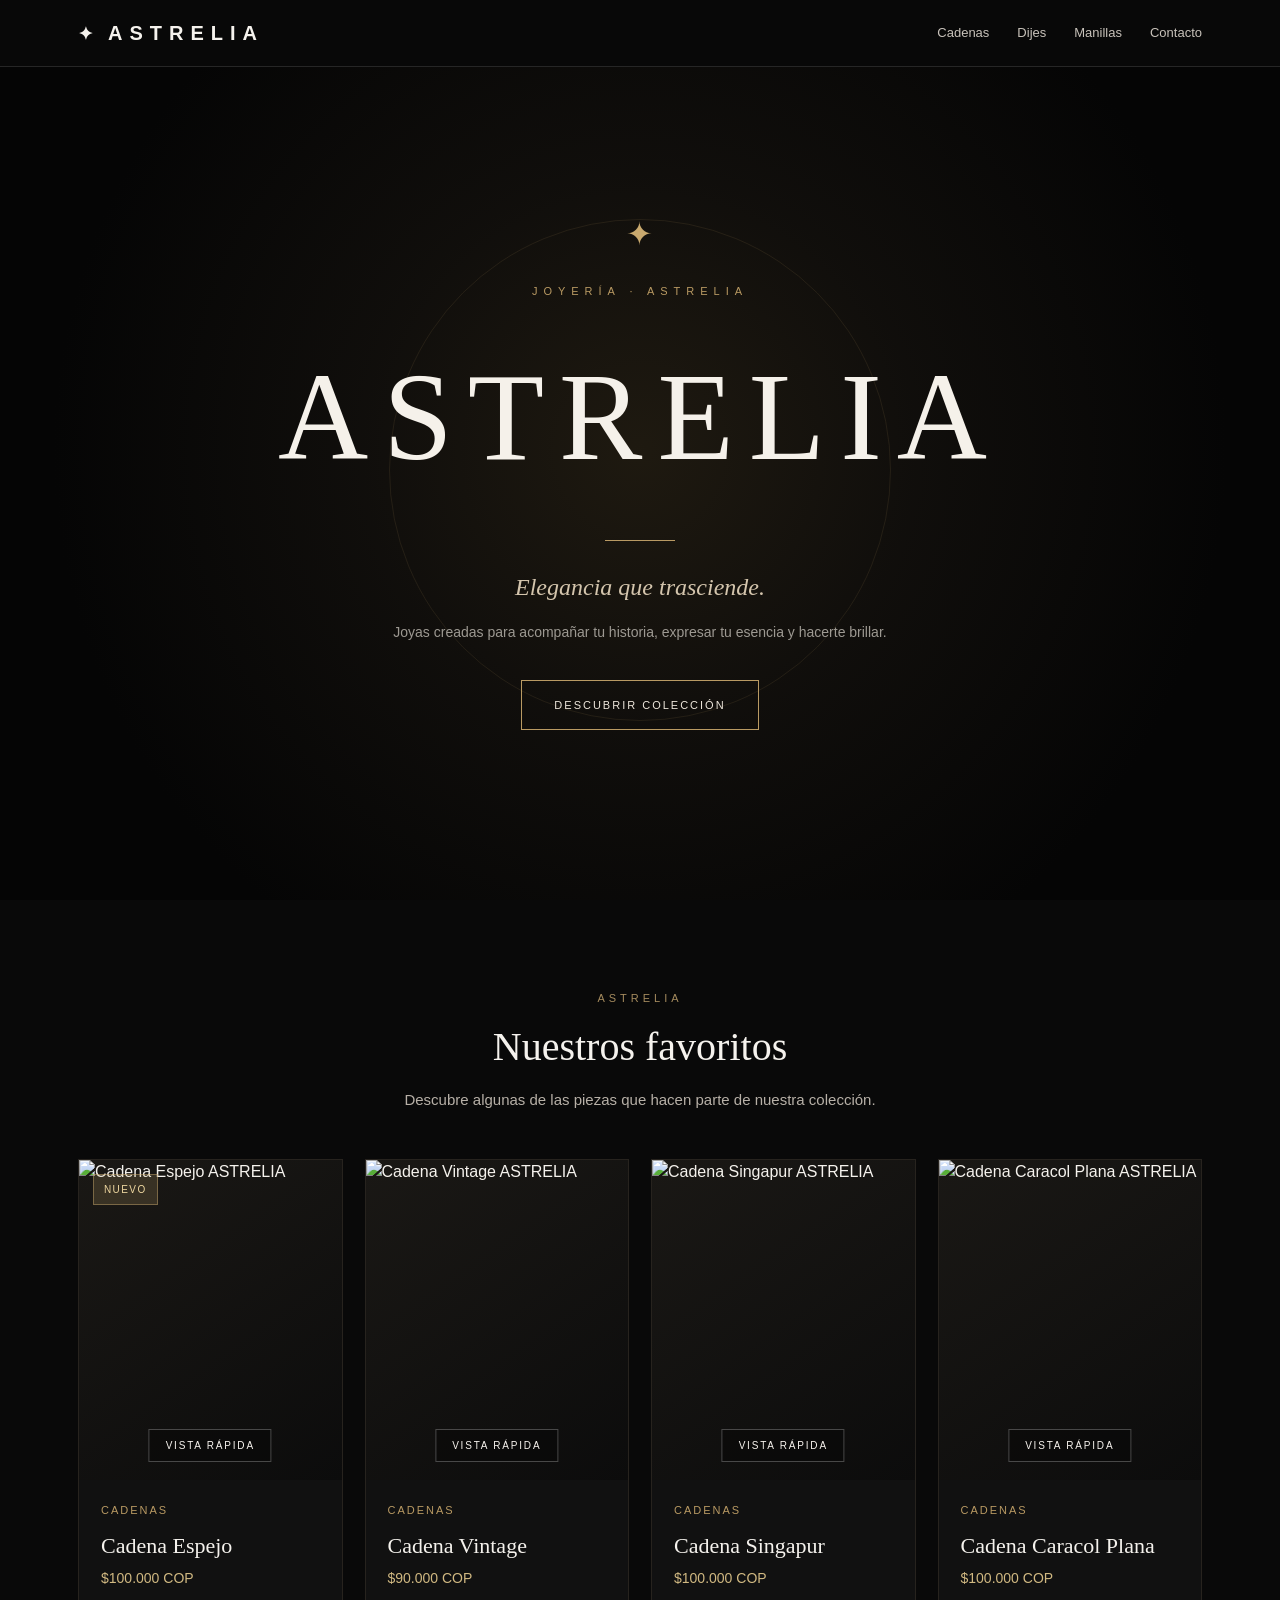
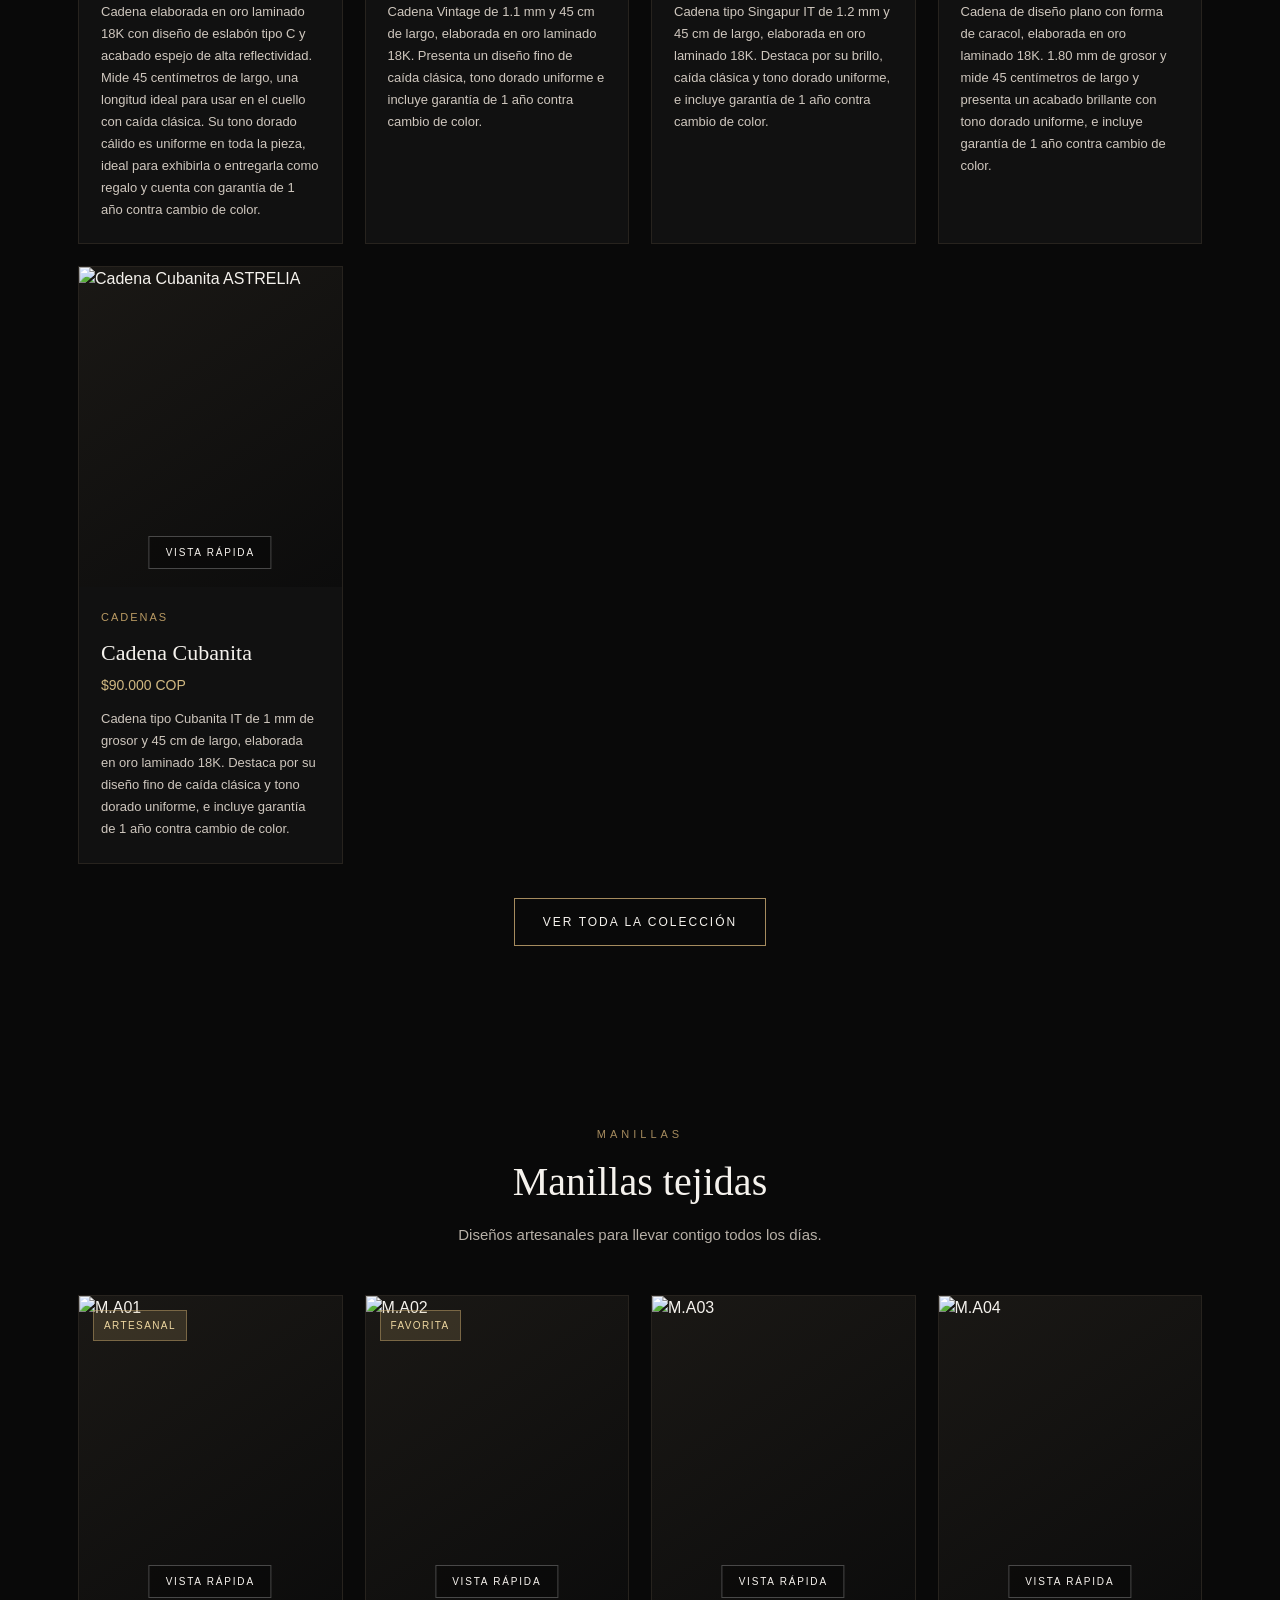
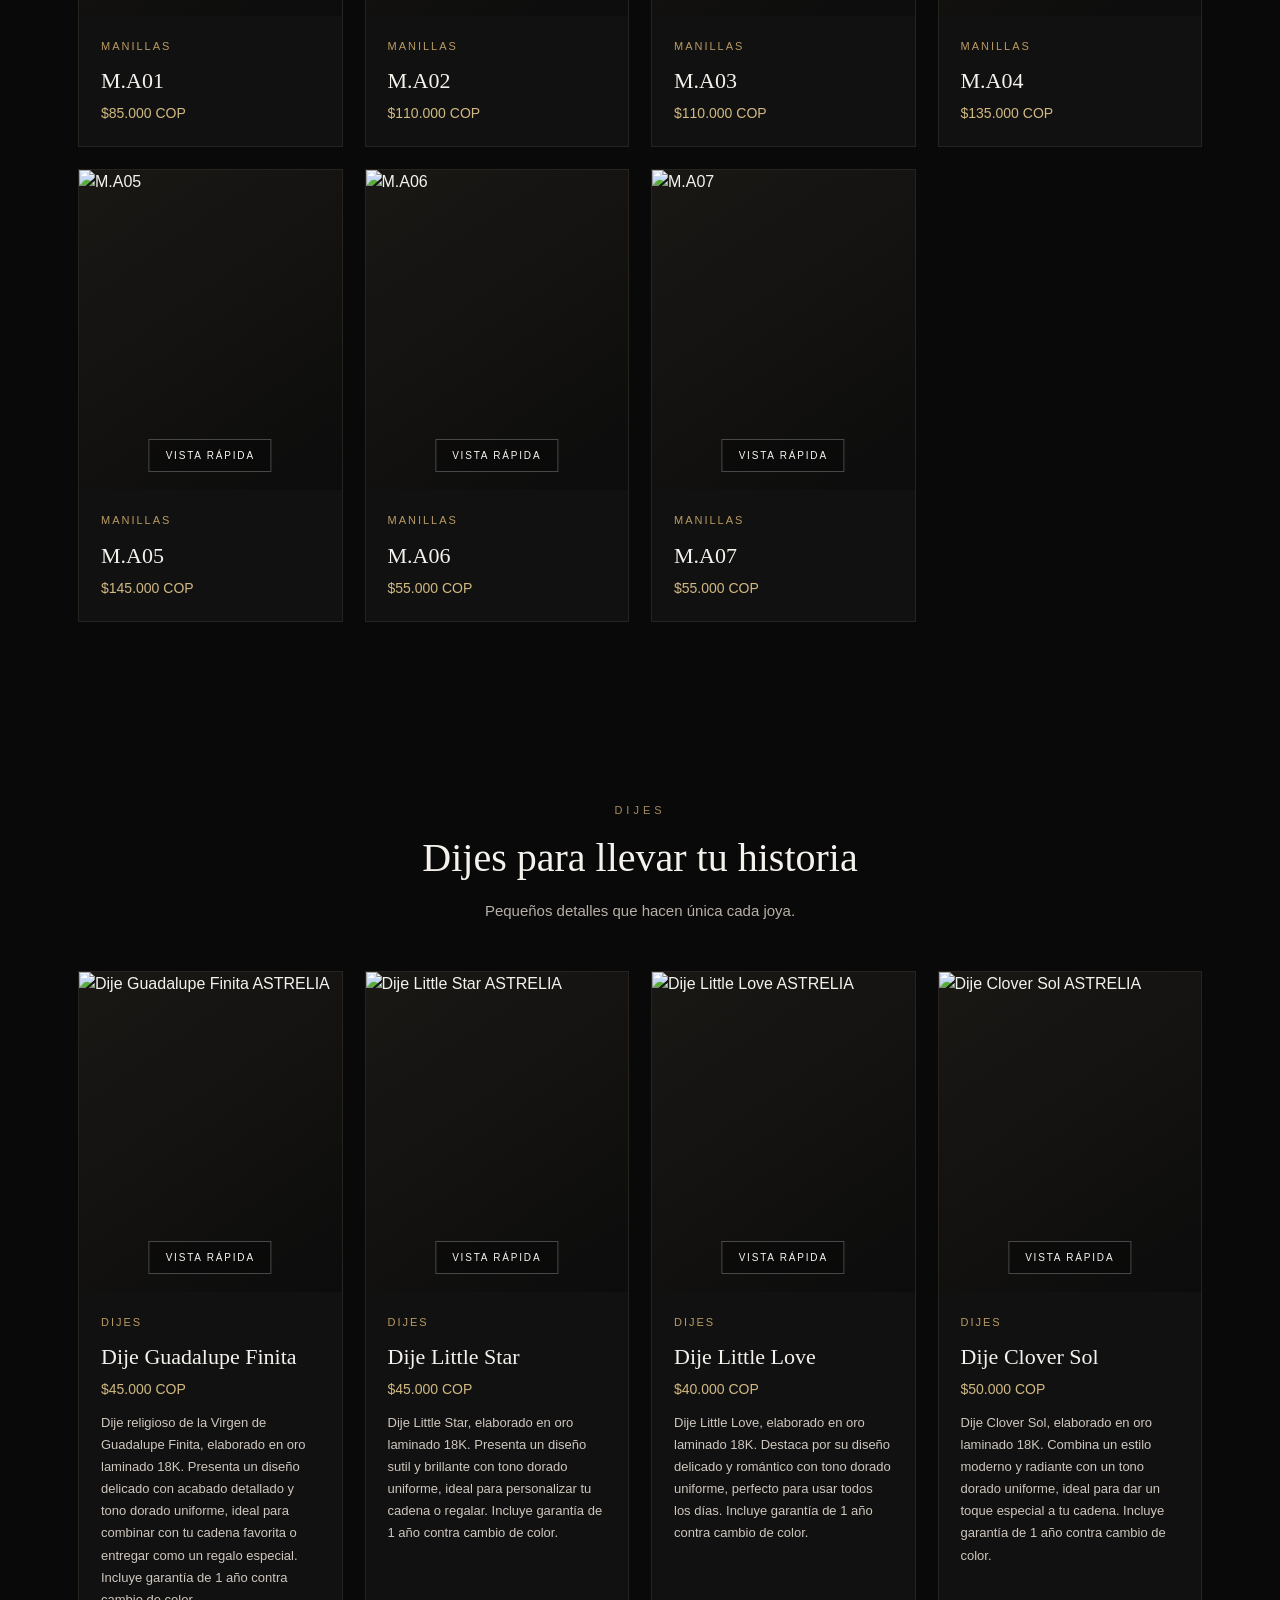
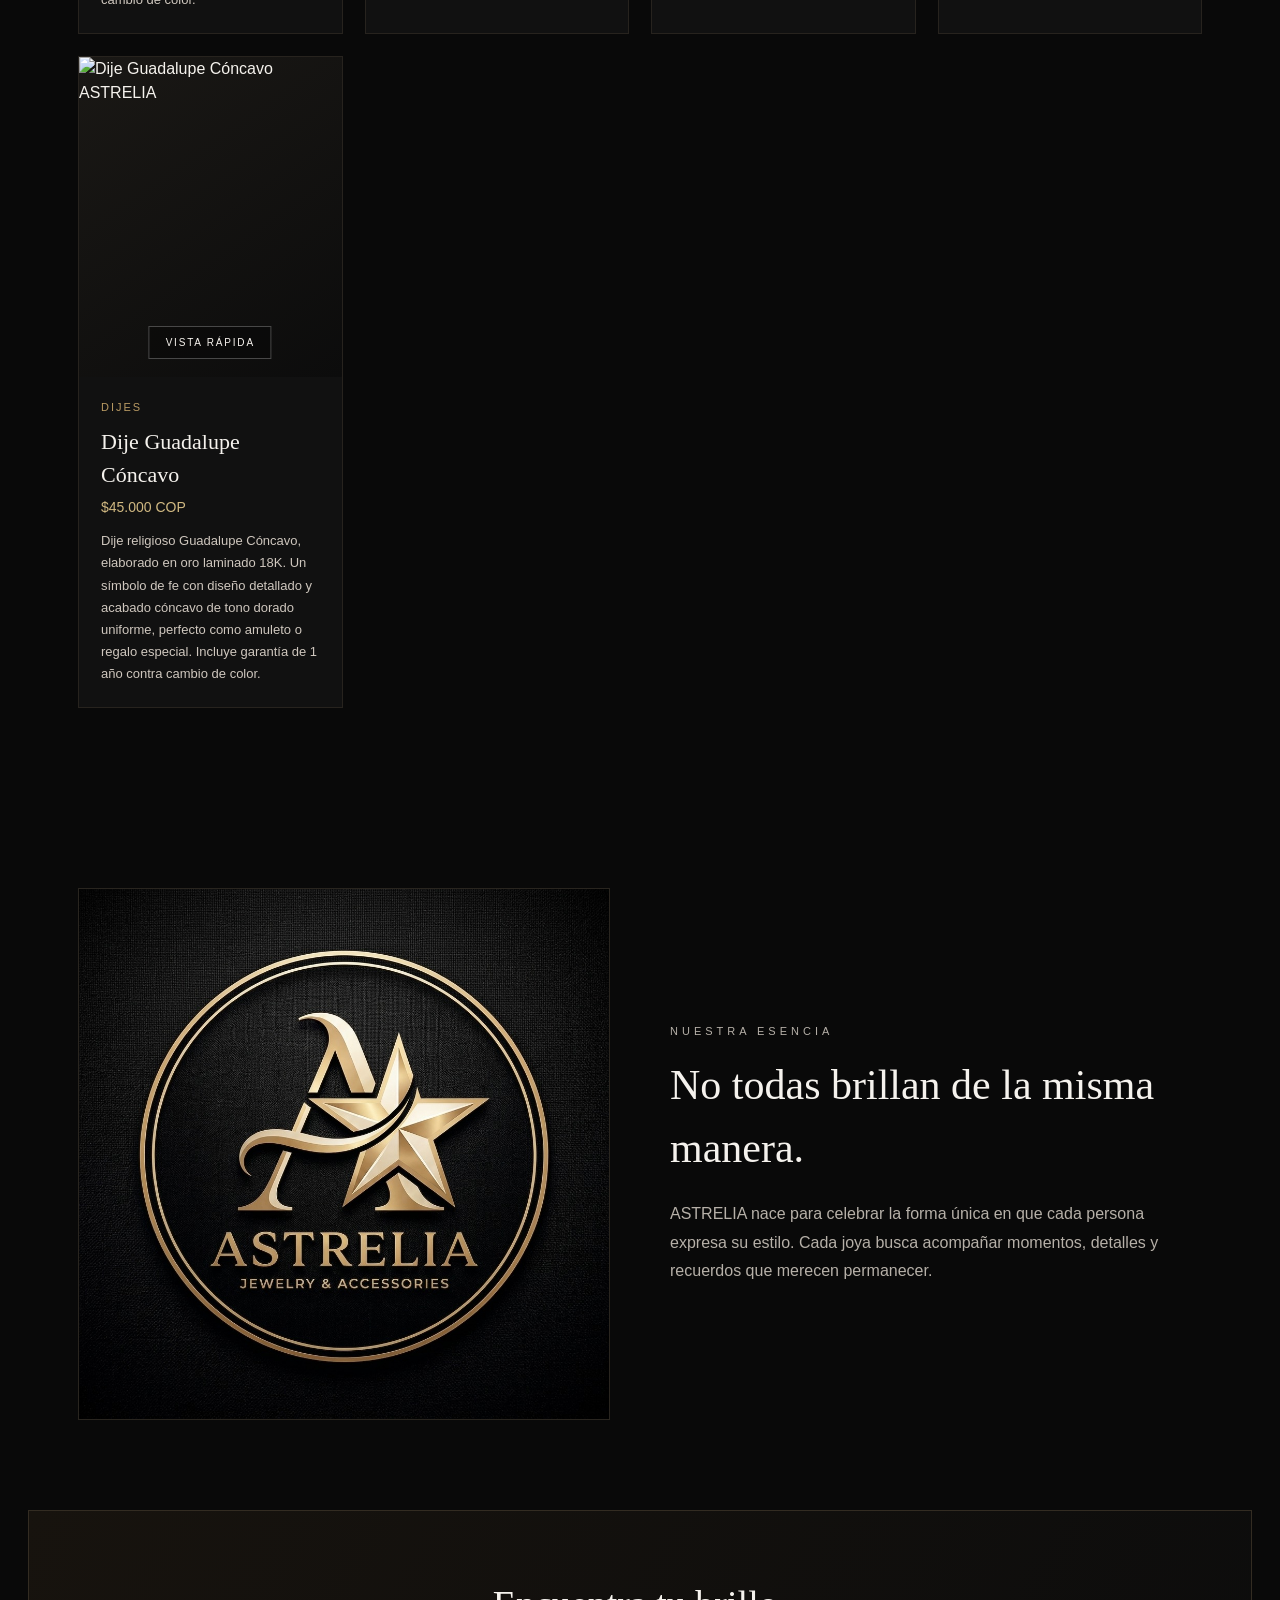
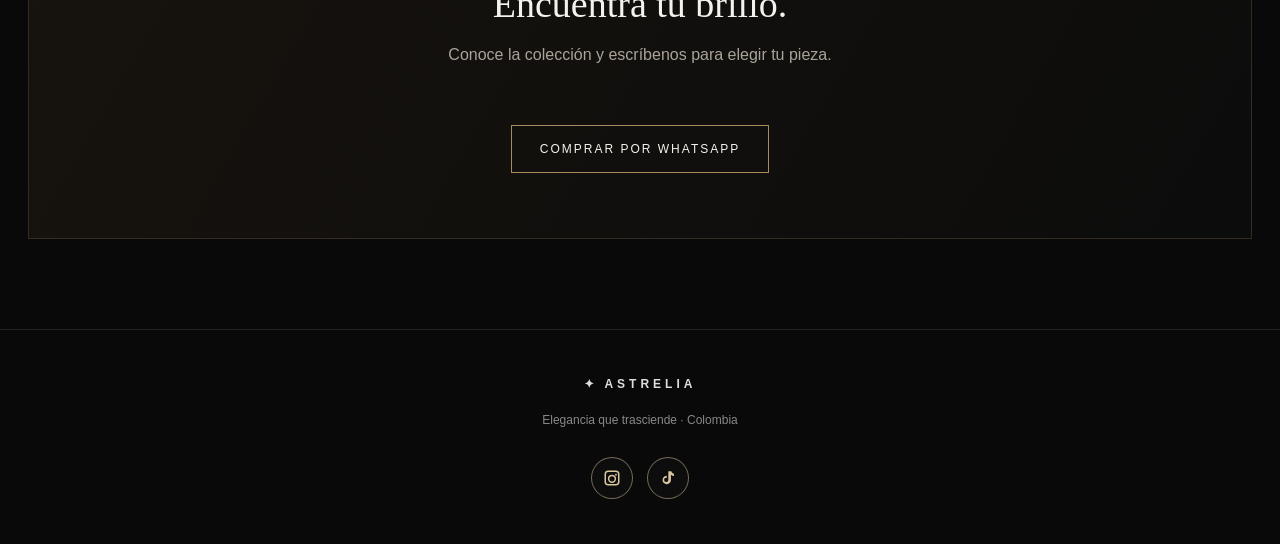
==== index.html @ 3eaa0bea "Add files via upload" ====
<!DOCTYPE html>
<html lang="es">
<head>
  <meta charset="UTF-8" />
  <meta name="viewport" content="width=device-width, initial-scale=1.0" />
  <title>ASTRELIA — Elegancia que trasciende</title>
  <style>
    * { box-sizing: border-box; margin: 0; padding: 0; }
    html { scroll-behavior: smooth; }
    body {
      font-family: Arial, Helvetica, sans-serif;
      background: #090909;
      color: #f5f2ed;
      line-height: 1.5;
    }
    a { text-decoration: none; color: inherit; }
    img { max-width: 100%; display: block; }

    nav {
      position: fixed;
      top: 0;
      left: 0;
      right: 0;
      z-index: 10;
      background: rgba(9, 9, 9, 0.92);
      backdrop-filter: blur(12px);
      border-bottom: 1px solid #262626;
    }
    .nav-inner {
      max-width: 1180px;
      margin: auto;
      padding: 18px 28px;
      display: flex;
      align-items: center;
      justify-content: space-between;
    }
    .logo {
      letter-spacing: 7px;
      font-size: 20px;
      font-weight: 600;
    }
    .star { font-size: 18px; margin-right: 8px; }
    .nav-links {
      display: flex;
      gap: 28px;
      font-size: 13px;
      color: #c8c2ba;
    }

    .hero {
      min-height: 100vh;
      display: flex;
      align-items: center;
      justify-content: center;
      text-align: center;
      padding: 120px 25px 80px;
      background: radial-gradient(circle at center, rgba(116, 91, 45, 0.20) 0%, rgba(20, 17, 13, 0.65) 35%, #050505 75%);
      position: relative;
      overflow: hidden;
    }
    .hero::before {
      content: "";
      position: absolute;
      width: 500px;
      height: 500px;
      border: 1px solid rgba(183, 151, 91, 0.12);
      border-radius: 50%;
    }
    .hero-content {
      position: relative;
      z-index: 2;
      max-width: 750px;
    }
    .hero-star {
      font-size: 32px;
      color: #c9a96e;
      margin-bottom: 25px;
    }
    .hero-small {
      font-size: 11px;
      letter-spacing: 6px;
      color: #b99a63;
      margin-bottom: 25px;
    }
    .hero h1 {
      font-family: Georgia, serif;
      font-size: clamp(60px, 11vw, 125px);
      font-weight: 400;
      letter-spacing: 15px;
      margin: 0;
      color: #f5f1ea;
    }
    .hero-line {
      width: 70px;
      height: 1px;
      background: #b99a63;
      margin: 28px auto;
    }
    .hero-slogan {
      font-family: Georgia, serif;
      font-size: 24px;
      font-style: italic;
      color: #d4c5ad;
      margin-bottom: 15px;
    }
    .hero-description {
      max-width: 500px;
      margin: 0 auto;
      color: #9d9992;
      font-size: 14px;
      line-height: 1.8;
    }
    .hero-button {
      display: inline-block;
      margin-top: 35px;
      padding: 16px 32px;
      border: 1px solid #b99a63;
      color: #eee7dc;
      font-size: 11px;
      letter-spacing: 2px;
      transition: all 0.3s ease;
      text-transform: uppercase;
    }
    .hero-button:hover {
      background: #b99a63;
      color: #080808;
    }

    .section {
      max-width: 1180px;
      margin: auto;
      padding: 90px 28px;
    }
    .section-header {
      text-align: center;
      margin-bottom: 48px;
    }
    .section-subtitle {
      font-size: 11px;
      letter-spacing: 4px;
      color: #a58b5e;
      text-transform: uppercase;
    }
    .section-header h2 {
      font-family: Georgia, serif;
      font-size: 40px;
      font-weight: 400;
      margin-top: 10px;
    }
    .section-description {
      color: #b7b0a7;
      margin-top: 12px;
      font-size: 15px;
    }
    .products-grid {
      display: grid;
      grid-template-columns: repeat(4, minmax(0, 1fr));
      gap: 22px;
    }
    .product-card {
      background: #111;
      border: 1px solid #27231e;
      overflow: hidden;
    }
    .product-image {
      position: relative;
      height: 320px;
      background: linear-gradient(145deg,#1a1815,#0c0c0c);
      overflow: hidden;
    }
    .product-image img {
      width: 100%;
      height: 100%;
      object-fit: cover;
      display: block;
    }
    .product-tag {
      position: absolute;
      top: 14px;
      left: 14px;
      z-index: 2;
      padding: 7px 10px;
      background: rgba(201, 169, 110, 0.18);
      color: #eed7a0;
      border: 1px solid rgba(201, 169, 110, 0.45);
      font-size: 10px;
      letter-spacing: 1.4px;
      text-transform: uppercase;
    }
    .quick-view {
      position: absolute;
      left: 50%;
      bottom: 18px;
      transform: translateX(-50%);
      padding: 10px 16px;
      border: 1px solid rgba(255,255,255,0.25);
      background: rgba(0, 0, 0, 0.32);
      color: #f8f4ef;
      font-size: 10px;
      letter-spacing: 1.8px;
      text-transform: uppercase;
      cursor: pointer;
    }
    .product-info {
      padding: 22px;
    }
    .product-category {
      color: #b99a63;
      letter-spacing: 2px;
      font-size: 11px;
      text-transform: uppercase;
      margin-bottom: 10px;
    }
    .product-info h3 {
      font-family: Georgia, serif;
      font-size: 22px;
      font-weight: 400;
      margin-bottom: 6px;
    }
    .product-price {
      color: #d1b982;
      font-size: 14px;
      margin-top: 6px;
    }
    .products-button {
      text-align: center;
      margin-top: 34px;
    }
    .view-all {
      display: inline-block;
      padding: 14px 28px;
      border: 1px solid #a58b5e;
      font-size: 12px;
      letter-spacing: 2px;
      text-transform: uppercase;
    }

    .story {
      display: grid;
      grid-template-columns: 1fr 1fr;
      gap: 60px;
      align-items: center;
    }
    .story-art {
      min-height: 390px;
      display: grid;
      place-items: center;
      border: 1px solid #29251f;
      background: radial-gradient(circle,#282016,#0d0d0d 65%);
      overflow: hidden;
    }
    .story-art img {
      width: 100%;
      height: 100%;
      object-fit: cover;
    }
    .big-star {
      font-size: 120px;
      color: #c6a86b;
    }
    .story h2 {
      font-family: Georgia, serif;
      font-weight: 400;
      font-size: 42px;
      margin: 12px 0 20px;
    }
    .story p {
      color: #b6b0a8;
      max-width: 520px;
      line-height: 1.8;
    }

    .features {
      display: grid;
      grid-template-columns: repeat(3, minmax(0, 1fr));
      gap: 18px;
    }
    .feature {
      padding: 28px;
      border-top: 1px solid #3a3329;
      text-align: center;
      background: rgba(255,255,255,0.01);
    }
    .feature strong {
      display: block;
      font-family: Georgia, serif;
      font-size: 20px;
      font-weight: 400;
      margin-bottom: 8px;
    }
    .feature span {
      font-size: 13px;
      color: #aaa39a;
    }

    .banner {
      margin: 0 28px 90px;
      padding: 65px 30px;
      text-align: center;
      border: 1px solid #332c22;
      background: linear-gradient(120deg,#17130e,#0c0c0c);
    }
    .banner h2 {
      font-family: Georgia, serif;
      font-size: 38px;
      font-weight: 400;
    }
    .banner p {
      color: #aaa39a;
      margin: 10px 0 24px;
    }
    .cta {
      display: inline-block;
      margin-top: 34px;
      padding: 14px 28px;
      border: 1px solid #a58b5e;
      font-size: 12px;
      letter-spacing: 2px;
      text-transform: uppercase;
    }

    footer {
      border-top: 1px solid #242424;
      padding: 45px 28px;
      text-align: center;
      color: #888;
      font-size: 12px;
    }
    footer b {
      color: #ddd;
      letter-spacing: 4px;
    }
    .social-links {
      display: inline-flex;
      align-items: center;
      justify-content: center;
      gap: 14px;
      margin-top: 10px;
      flex-wrap: wrap;
    }
    .social-links a {
      display: inline-flex;
      align-items: center;
      justify-content: center;
      width: 42px;
      height: 42px;
      border-radius: 50%;
      border: 1px solid rgba(217, 198, 157, 0.5);
      background: rgba(255,255,255,0.02);
      transition: transform 0.2s ease, border-color 0.2s ease;
    }
    .social-links a:hover {
      transform: translateY(-2px);
      border-color: rgba(217, 198, 157, 0.9);
    }
    .social-links svg {
      width: 18px;
      height: 18px;
      fill: #d9c69d;
    }

    @media (max-width: 900px) {
      .nav-links { display: none; }
      .products-grid, .story, .features { grid-template-columns: 1fr 1fr; }
      .story { grid-template-columns: 1fr; }
      .hero h1 { letter-spacing: 7px; }
      .section { padding: 65px 20px; }
      .product-image { height: 250px; }
    }

    @media (max-width: 620px) {
      .products-grid, .features { grid-template-columns: 1fr; }
      .hero h1 { letter-spacing: 4px; }
      .banner { margin: 0 18px 70px; }
      .product-image { height: 220px; }
    }
  </style>
</head>
<body>
  <nav>
    <div class="nav-inner">
      <div class="logo"><span class="star">✦</span>ASTRELIA</div>
      <div class="nav-links">
        <a href="#cadenas">Cadenas</a>
        <a href="#dijes">Dijes</a>
        <a href="#manillas">Manillas</a>
        <a href="#contacto">Contacto</a>
      </div>
    </div>
  </nav>

  <header class="hero" id="inicio">
    <div class="hero-content">
      <div class="hero-star">✦</div>
      <p class="hero-small">JOYERÍA · ASTRELIA</p>
      <h1>ASTRELIA</h1>
      <div class="hero-line"></div>
      <p class="hero-slogan">Elegancia que trasciende.</p>
      <p class="hero-description">
        Joyas creadas para acompañar tu historia, expresar tu esencia y hacerte brillar.
      </p>
      <a class="hero-button" href="#cadenas">Descubrir colección</a>
    </div>
  </header>

  <section class="section" id="cadenas">
    <div class="section-header">
      <p class="section-subtitle">ASTRELIA</p>
      <h2>Nuestros favoritos</h2>
      <p class="section-description">Descubre algunas de las piezas que hacen parte de nuestra colección.</p>
    </div>

    <div class="products-grid">
      <article class="product-card">
        <div class="product-image">
          <span class="product-tag">Nuevo</span>
          <img src="images/producto1.jpg" alt="Cadena Espejo ASTRELIA" />
          <button class="quick-view" type="button">Vista rápida</button>
        </div>
        <div class="product-info">
          <p class="product-category">Cadenas</p>
          <h3>Cadena Espejo</h3>
          <p class="product-price">$100.000 COP</p>
          <p style="margin-top: 12px; color: #cfc7be; font-size: 13px; line-height: 1.7;">
            Cadena elaborada en oro laminado 18K con diseño de eslabón tipo C y acabado espejo de alta reflectividad.
            Mide 45 centímetros de largo, una longitud ideal para usar en el cuello con caída clásica. Su tono dorado cálido es uniforme en toda la pieza,
            ideal para exhibirla o entregarla como regalo y cuenta con garantía de 1 año contra cambio de color.
          </p>
        </div>
      </article>

      <article class="product-card">
        <div class="product-image">
          <img src="images/producto2.jpg" alt="Cadena Vintage ASTRELIA" />
          <button class="quick-view" type="button">Vista rápida</button>
        </div>
        <div class="product-info">
          <p class="product-category">Cadenas</p>
          <h3>Cadena Vintage</h3>
          <p class="product-price">$90.000 COP</p>
          <p style="margin-top: 12px; color: #cfc7be; font-size: 13px; line-height: 1.7;">
            Cadena Vintage de 1.1 mm y 45 cm de largo, elaborada en oro laminado 18K. Presenta un diseño fino de caída clásica, tono dorado uniforme e incluye garantía de 1 año contra cambio de color.
          </p>
        </div>
      </article>

      <article class="product-card">
        <div class="product-image">
          <img src="images/producto3.jpg" alt="Cadena Singapur ASTRELIA" />
          <button class="quick-view" type="button">Vista rápida</button>
        </div>
        <div class="product-info">
          <p class="product-category">Cadenas</p>
          <h3>Cadena Singapur</h3>
          <p class="product-price">$100.000 COP</p>
          <p style="margin-top: 12px; color: #cfc7be; font-size: 13px; line-height: 1.7;">
            Cadena tipo Singapur IT de 1.2 mm y 45 cm de largo, elaborada en oro laminado 18K. Destaca por su brillo, caída clásica y tono dorado uniforme, e incluye garantía de 1 año contra cambio de color.
          </p>
        </div>
      </article>

      <article class="product-card">
        <div class="product-image">
          <img src="images/producto4.jpg" alt="Cadena Caracol Plana ASTRELIA" />
          <button class="quick-view" type="button">Vista rápida</button>
        </div>
        <div class="product-info">
          <p class="product-category">Cadenas</p>
          <h3>Cadena Caracol Plana</h3>
          <p class="product-price">$100.000 COP</p>
          <p style="margin-top: 12px; color: #cfc7be; font-size: 13px; line-height: 1.7;">
            Cadena de diseño plano con forma de caracol, elaborada en oro laminado 18K. 1.80 mm de grosor y mide 45 centímetros de largo y presenta un acabado brillante con tono dorado uniforme, e incluye garantía de 1 año contra cambio de color.
          </p>
        </div>
      </article>

      <article class="product-card">
        <div class="product-image">
          <img src="images/producto5.jpg" alt="Cadena Cubanita ASTRELIA" />
          <button class="quick-view" type="button">Vista rápida</button>
        </div>
        <div class="product-info">
          <p class="product-category">Cadenas</p>
          <h3>Cadena Cubanita</h3>
          <p class="product-price">$90.000 COP</p>
          <p style="margin-top: 12px; color: #cfc7be; font-size: 13px; line-height: 1.7;">
            Cadena tipo Cubanita IT de 1 mm de grosor y 45 cm de largo, elaborada en oro laminado 18K. Destaca por su diseño fino de caída clásica y tono dorado uniforme, e incluye garantía de 1 año contra cambio de color.
          </p>
        </div>
      </article>
    </div>

    <div class="products-button">
      <a href="#contacto" class="view-all">Ver toda la colección</a>
    </div>
  </section>

  <section class="section" id="manillas">
    <div class="section-header">
      <p class="section-subtitle">Manillas</p>
      <h2>Manillas tejidas</h2>
      <p class="section-description">Diseños artesanales para llevar contigo todos los días.</p>
    </div>

    <div class="products-grid">
      <article class="product-card">
        <div class="product-image">
          <span class="product-tag">Artesanal</span>
          <img src="images/manilla1.jpg" alt="M.A01" />
          <button class="quick-view" type="button">Vista rápida</button>
        </div>
        <div class="product-info">
          <p class="product-category">Manillas</p>
          <h3>M.A01</h3>
          <p class="product-price">$85.000 COP</p>
        </div>
      </article>

      <article class="product-card">
        <div class="product-image">
          <span class="product-tag">Favorita</span>
          <img src="images/manilla2.jpg" alt="M.A02" />
          <button class="quick-view" type="button">Vista rápida</button>
        </div>
        <div class="product-info">
          <p class="product-category">Manillas</p>
          <h3>M.A02</h3>
          <p class="product-price">$110.000 COP</p>
        </div>
      </article>

      <article class="product-card">
        <div class="product-image">
          <img src="images/manilla3.jpg" alt="M.A03" />
          <button class="quick-view" type="button">Vista rápida</button>
        </div>
        <div class="product-info">
          <p class="product-category">Manillas</p>
          <h3>M.A03</h3>
          <p class="product-price">$110.000 COP</p>
        </div>
      </article>

      <article class="product-card">
        <div class="product-image">
          <img src="images/manilla4.jpg" alt="M.A04" />
          <button class="quick-view" type="button">Vista rápida</button>
        </div>
        <div class="product-info">
          <p class="product-category">Manillas</p>
          <h3>M.A04</h3>
          <p class="product-price">$135.000 COP</p>
        </div>
      </article>

      <article class="product-card">
        <div class="product-image">
          <img src="images/manilla5.jpg" alt="M.A05" />
          <button class="quick-view" type="button">Vista rápida</button>
        </div>
        <div class="product-info">
          <p class="product-category">Manillas</p>
          <h3>M.A05</h3>
          <p class="product-price">$145.000 COP</p>
        </div>
      </article>

      <article class="product-card">
        <div class="product-image">
          <img src="images/manilla6.jpg" alt="M.A06" />
          <button class="quick-view" type="button">Vista rápida</button>
        </div>
        <div class="product-info">
          <p class="product-category">Manillas</p>
          <h3>M.A06</h3>
          <p class="product-price">$55.000 COP</p>
        </div>
      </article>

      <article class="product-card">
        <div class="product-image">
          <img src="images/manilla7.jpg" alt="M.A07" />
          <button class="quick-view" type="button">Vista rápida</button>
        </div>
        <div class="product-info">
          <p class="product-category">Manillas</p>
          <h3>M.A07</h3>
          <p class="product-price">$55.000 COP</p>
        </div>
      </article>
    </div>
  </section>

  <section class="section" id="dijes">
    <div class="section-header">
      <p class="section-subtitle">Dijes</p>
      <h2>Dijes para llevar tu historia</h2>
      <p class="section-description">Pequeños detalles que hacen única cada joya.</p>
    </div>

    <div class="products-grid">
      <article class="product-card">
        <div class="product-image">
          <img src="images/dije1.jpg" alt="Dije Guadalupe Finita ASTRELIA" />
          <button class="quick-view" type="button">Vista rápida</button>
        </div>
        <div class="product-info">
          <p class="product-category">Dijes</p>
          <h3>Dije Guadalupe Finita</h3>
          <p class="product-price">$45.000 COP</p>
          <p style="margin-top: 12px; color: #cfc7be; font-size: 13px; line-height: 1.7;">
            Dije religioso de la Virgen de Guadalupe Finita, elaborado en oro laminado 18K. Presenta un diseño delicado con acabado detallado y tono dorado uniforme, ideal para combinar con tu cadena favorita o entregar como un regalo especial. Incluye garantía de 1 año contra cambio de color.
          </p>
        </div>
      </article>

      <article class="product-card">
        <div class="product-image">
          <img src="images/dije2.jpg" alt="Dije Little Star ASTRELIA" />
          <button class="quick-view" type="button">Vista rápida</button>
        </div>
        <div class="product-info">
          <p class="product-category">Dijes</p>
          <h3>Dije Little Star</h3>
          <p class="product-price">$45.000 COP</p>
          <p style="margin-top: 12px; color: #cfc7be; font-size: 13px; line-height: 1.7;">
            Dije Little Star, elaborado en oro laminado 18K. Presenta un diseño sutil y brillante con tono dorado uniforme, ideal para personalizar tu cadena o regalar. Incluye garantía de 1 año contra cambio de color.
          </p>
        </div>
      </article>

      <article class="product-card">
        <div class="product-image">
          <img src="images/dije3.jpg" alt="Dije Little Love ASTRELIA" />
          <button class="quick-view" type="button">Vista rápida</button>
        </div>
        <div class="product-info">
          <p class="product-category">Dijes</p>
          <h3>Dije Little Love</h3>
          <p class="product-price">$40.000 COP</p>
          <p style="margin-top: 12px; color: #cfc7be; font-size: 13px; line-height: 1.7;">
            Dije Little Love, elaborado en oro laminado 18K. Destaca por su diseño delicado y romántico con tono dorado uniforme, perfecto para usar todos los días. Incluye garantía de 1 año contra cambio de color.
          </p>
        </div>
      </article>

      <article class="product-card">
        <div class="product-image">
          <img src="images/dije4.jpg" alt="Dije Clover Sol ASTRELIA" />
          <button class="quick-view" type="button">Vista rápida</button>
        </div>
        <div class="product-info">
          <p class="product-category">Dijes</p>
          <h3>Dije Clover Sol</h3>
          <p class="product-price">$50.000 COP</p>
          <p style="margin-top: 12px; color: #cfc7be; font-size: 13px; line-height: 1.7;">
            Dije Clover Sol, elaborado en oro laminado 18K. Combina un estilo moderno y radiante con un tono dorado uniforme, ideal para dar un toque especial a tu cadena. Incluye garantía de 1 año contra cambio de color.
          </p>
        </div>
      </article>

      <article class="product-card">
        <div class="product-image">
          <img src="images/dije5.jpg" alt="Dije Guadalupe Cóncavo ASTRELIA" />
          <button class="quick-view" type="button">Vista rápida</button>
        </div>
        <div class="product-info">
          <p class="product-category">Dijes</p>
          <h3>Dije Guadalupe Cóncavo</h3>
          <p class="product-price">$45.000 COP</p>
          <p style="margin-top: 12px; color: #cfc7be; font-size: 13px; line-height: 1.7;">
            Dije religioso Guadalupe Cóncavo, elaborado en oro laminado 18K. Un símbolo de fe con diseño detallado y acabado cóncavo de tono dorado uniforme, perfecto como amuleto o regalo especial. Incluye garantía de 1 año contra cambio de color.
          </p>
        </div>
      </article>
    </div>
  </section>

  <section class="section" id="historia">
    <div class="story">
      <div class="story-art">
        <img src="logo astrelia .jpeg" alt="Logo de ASTRELIA" />
      </div>
      <div>
        <div class="section-header" style="text-align:left; margin-bottom:0;">
          <p class="section-subtitle">Nuestra esencia</p>
          <h2>No todas brillan de la misma manera.</h2>
        </div>
        <p>ASTRELIA nace para celebrar la forma única en que cada persona expresa su estilo. Cada joya busca acompañar momentos, detalles y recuerdos que merecen permanecer.</p>
      </div>
    </div>
  </section>

  <div class="banner" id="contacto">
    <h2>Encuentra tu brillo.</h2>
    <p>Conoce la colección y escríbenos para elegir tu pieza.</p>
    <a class="cta" href="https://wa.me/573203026840?text=Hola%20quiero%20informacion%20sobre%20una%20joya">Comprar por WhatsApp</a>
  </div>

  <footer>
    <b>✦ ASTRELIA</b><br><br>
    Elegancia que trasciende · Colombia<br><br>
    <div class="social-links">
      <a href="https://www.instagram.com/joyeriaastrelia?igsi=MThveTMxMjkwZGFvag==" target="_blank" rel="noreferrer" aria-label="Instagram">
        <svg viewBox="0 0 24 24" aria-hidden="true"><path d="M7 2h10a5 5 0 0 1 5 5v10a5 5 0 0 1-5 5H7a5 5 0 0 1-5-5V7a5 5 0 0 1 5-5zm0 2a3 3 0 0 0-3 3v10a3 3 0 0 0 3 3h10a3 3 0 0 0 3-3V7a3 3 0 0 0-3-3H7zm5 3.5A5.5 5.5 0 1 1 6.5 13 5.5 5.5 0 0 1 12 7.5zm0 2A3.5 3.5 0 1 0 15.5 13 3.5 3.5 0 0 0 12 9.5zm5.25-3.25a1.25 1.25 0 1 1-1.25 1.25 1.25 1.25 0 0 1 1.25-1.25z"/></svg>
      </a>
      <a href="https://www.tiktok.com/@joyeria_astrelia?_r=1&_t=ZS-99RJXCkijq8" target="_blank" rel="noreferrer" aria-label="TikTok">
        <svg viewBox="0 0 24 24" aria-hidden="true"><path d="M16.5 3c.5 1.7 1.7 3 3.5 3.3v2.9c-1.5-.1-2.9-.7-4.1-1.7v6.8A5.6 5.6 0 1 1 10.3 9.1v2.8a2.8 2.8 0 1 0 2.1 2.7V3h4.1z"/></svg>
      </a>
    </div>
  </footer>
  <script src="script.js"></script>
</body>
</html>
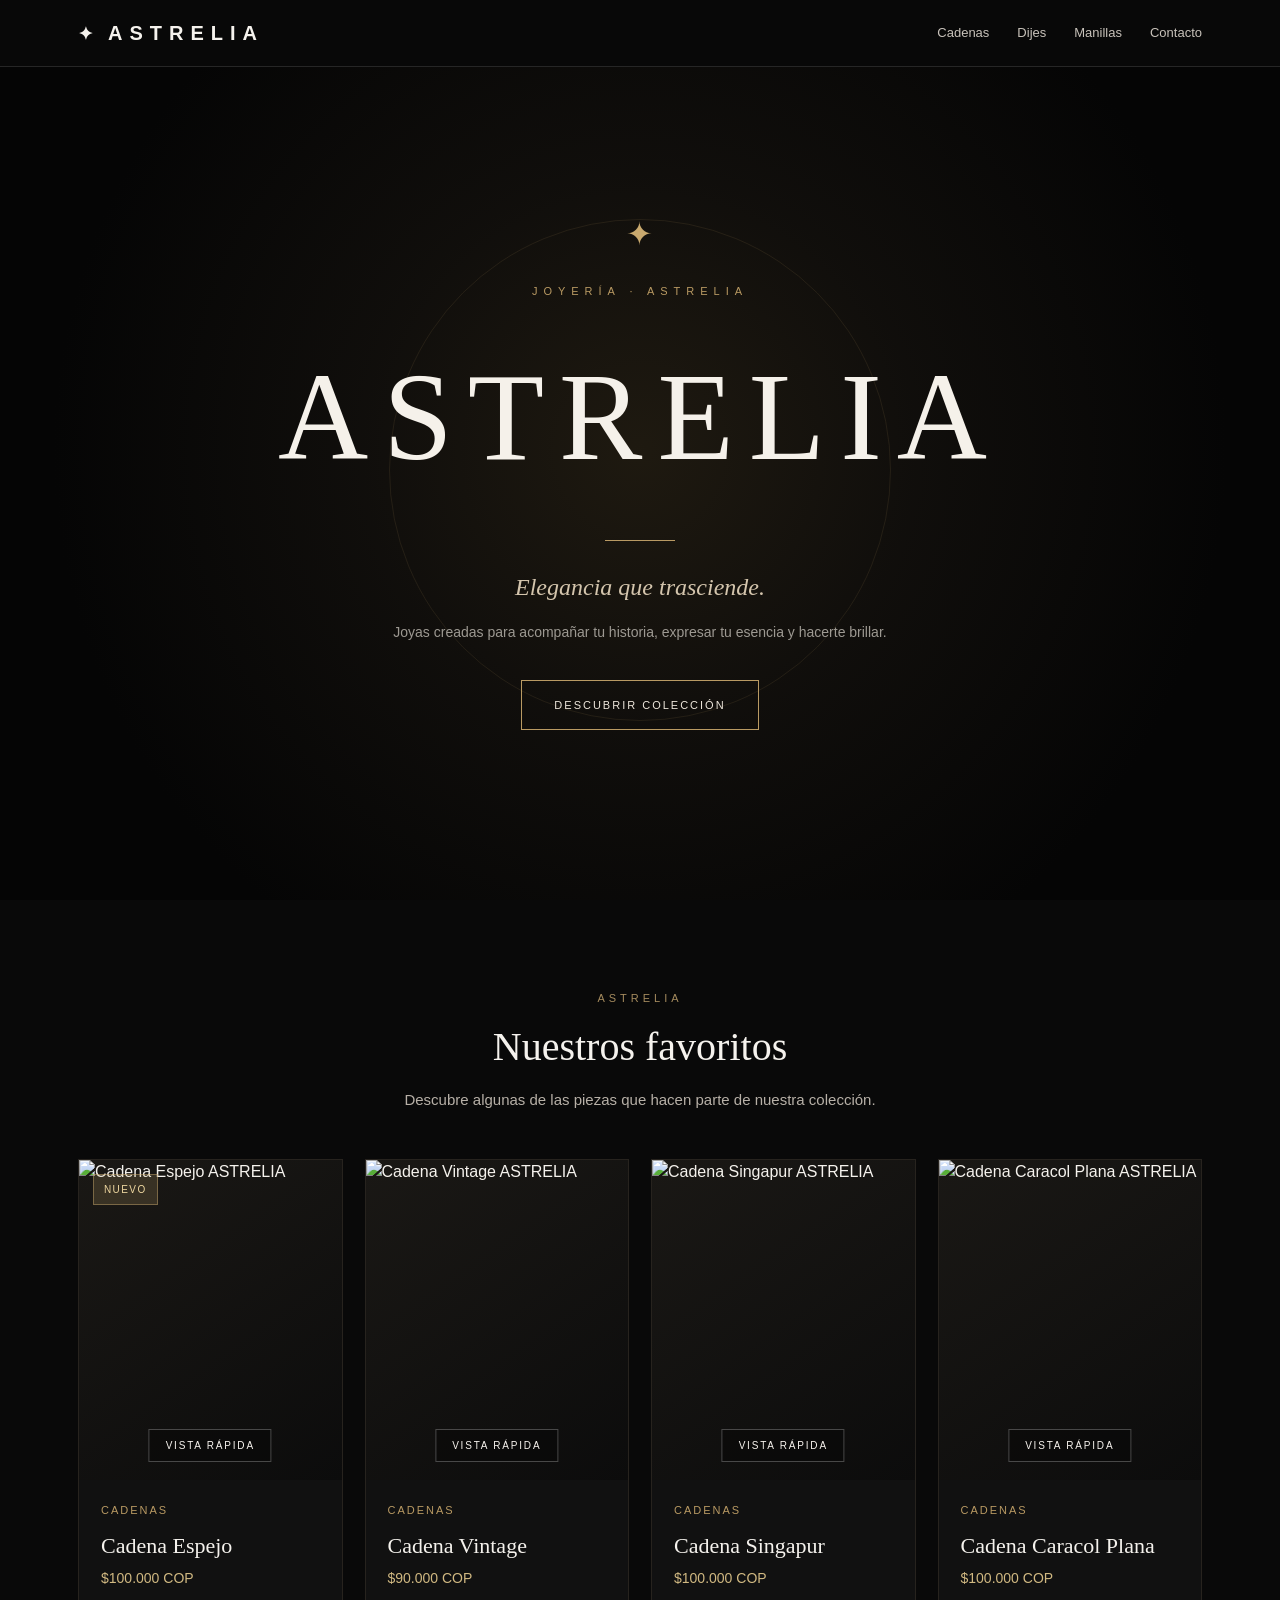
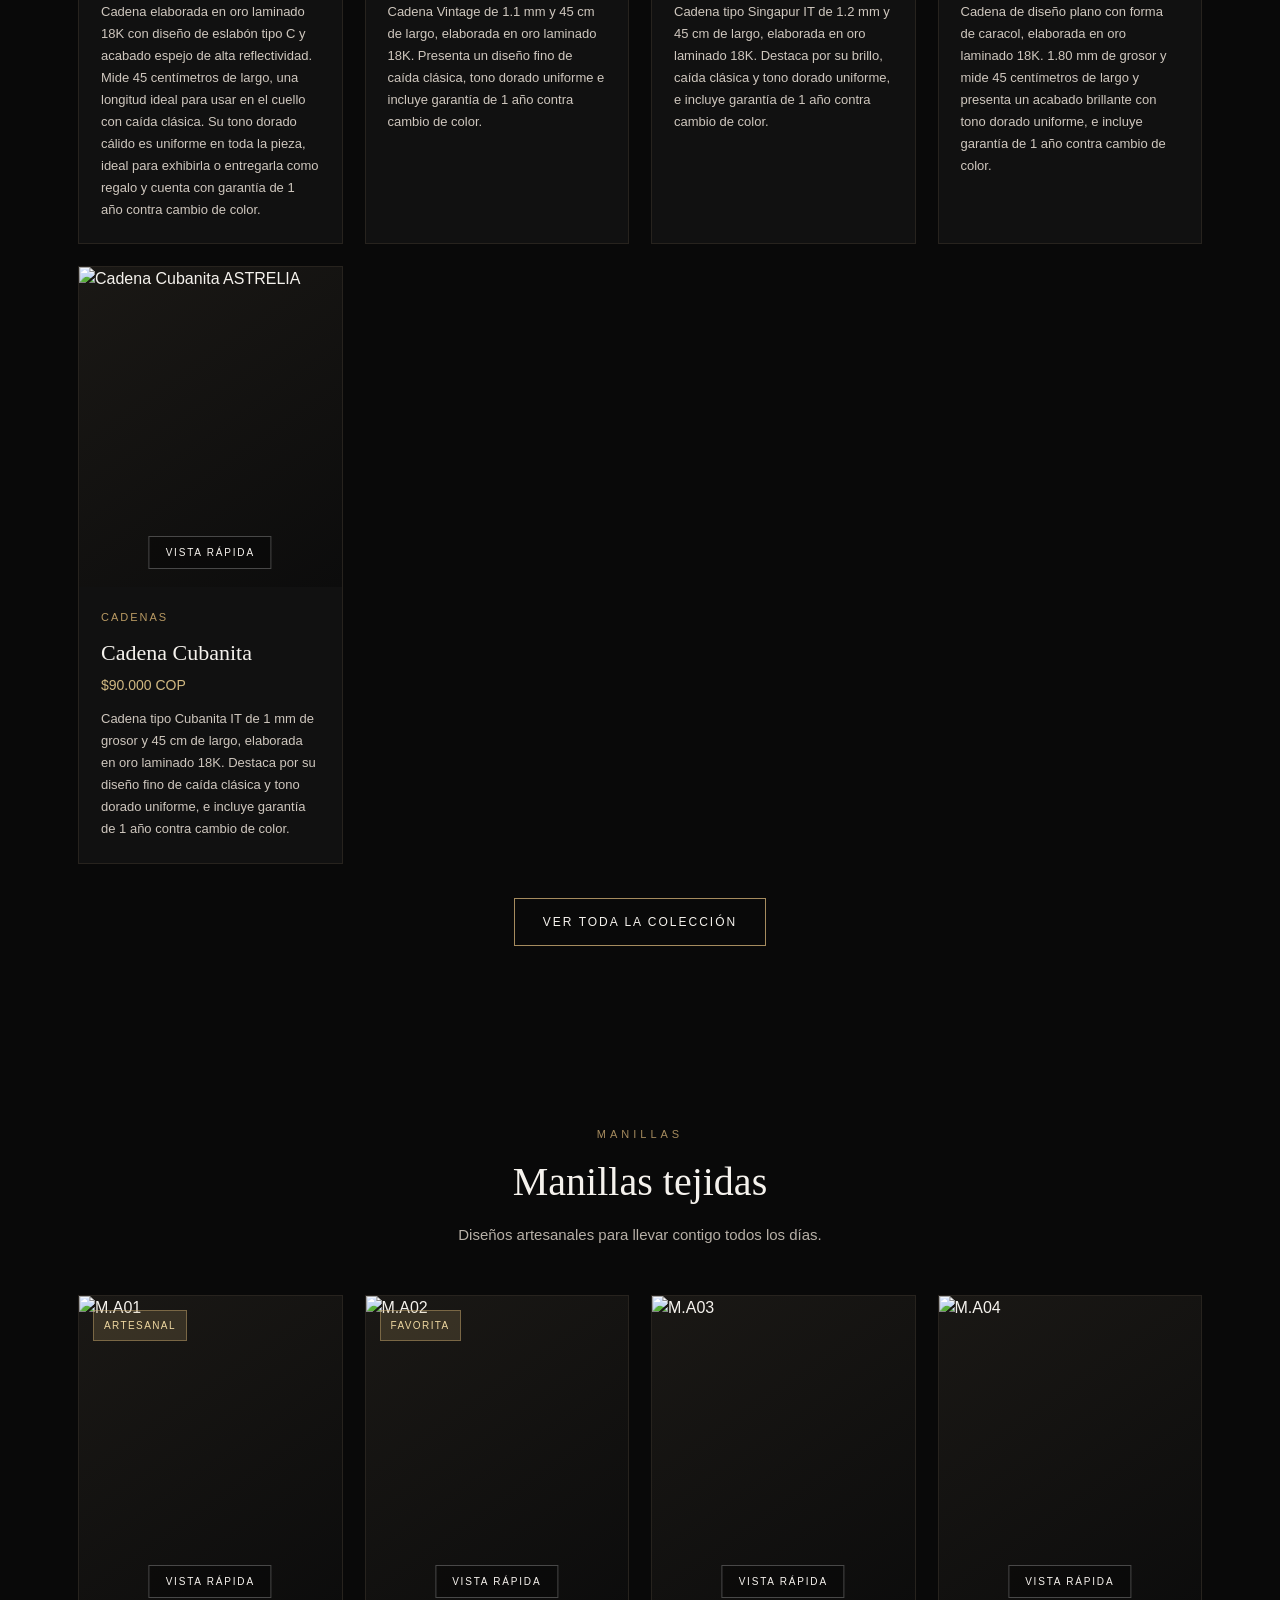
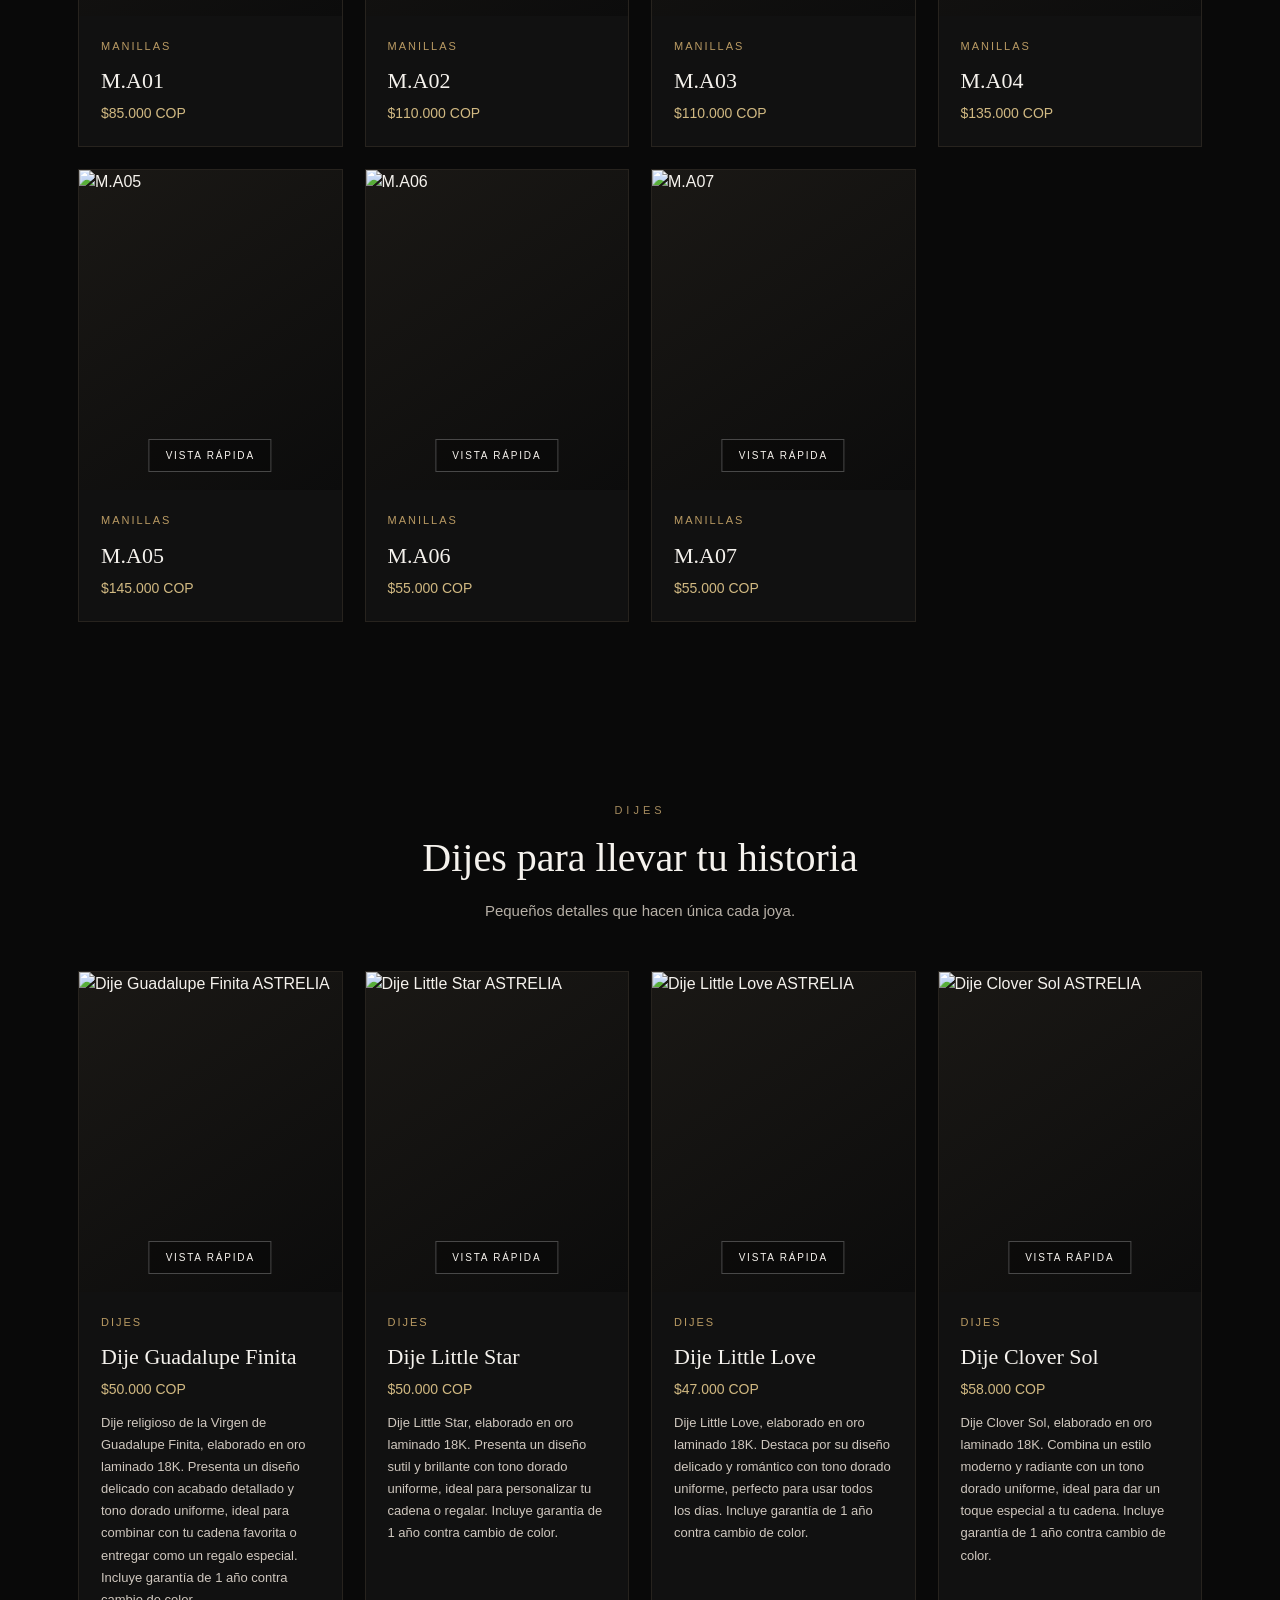
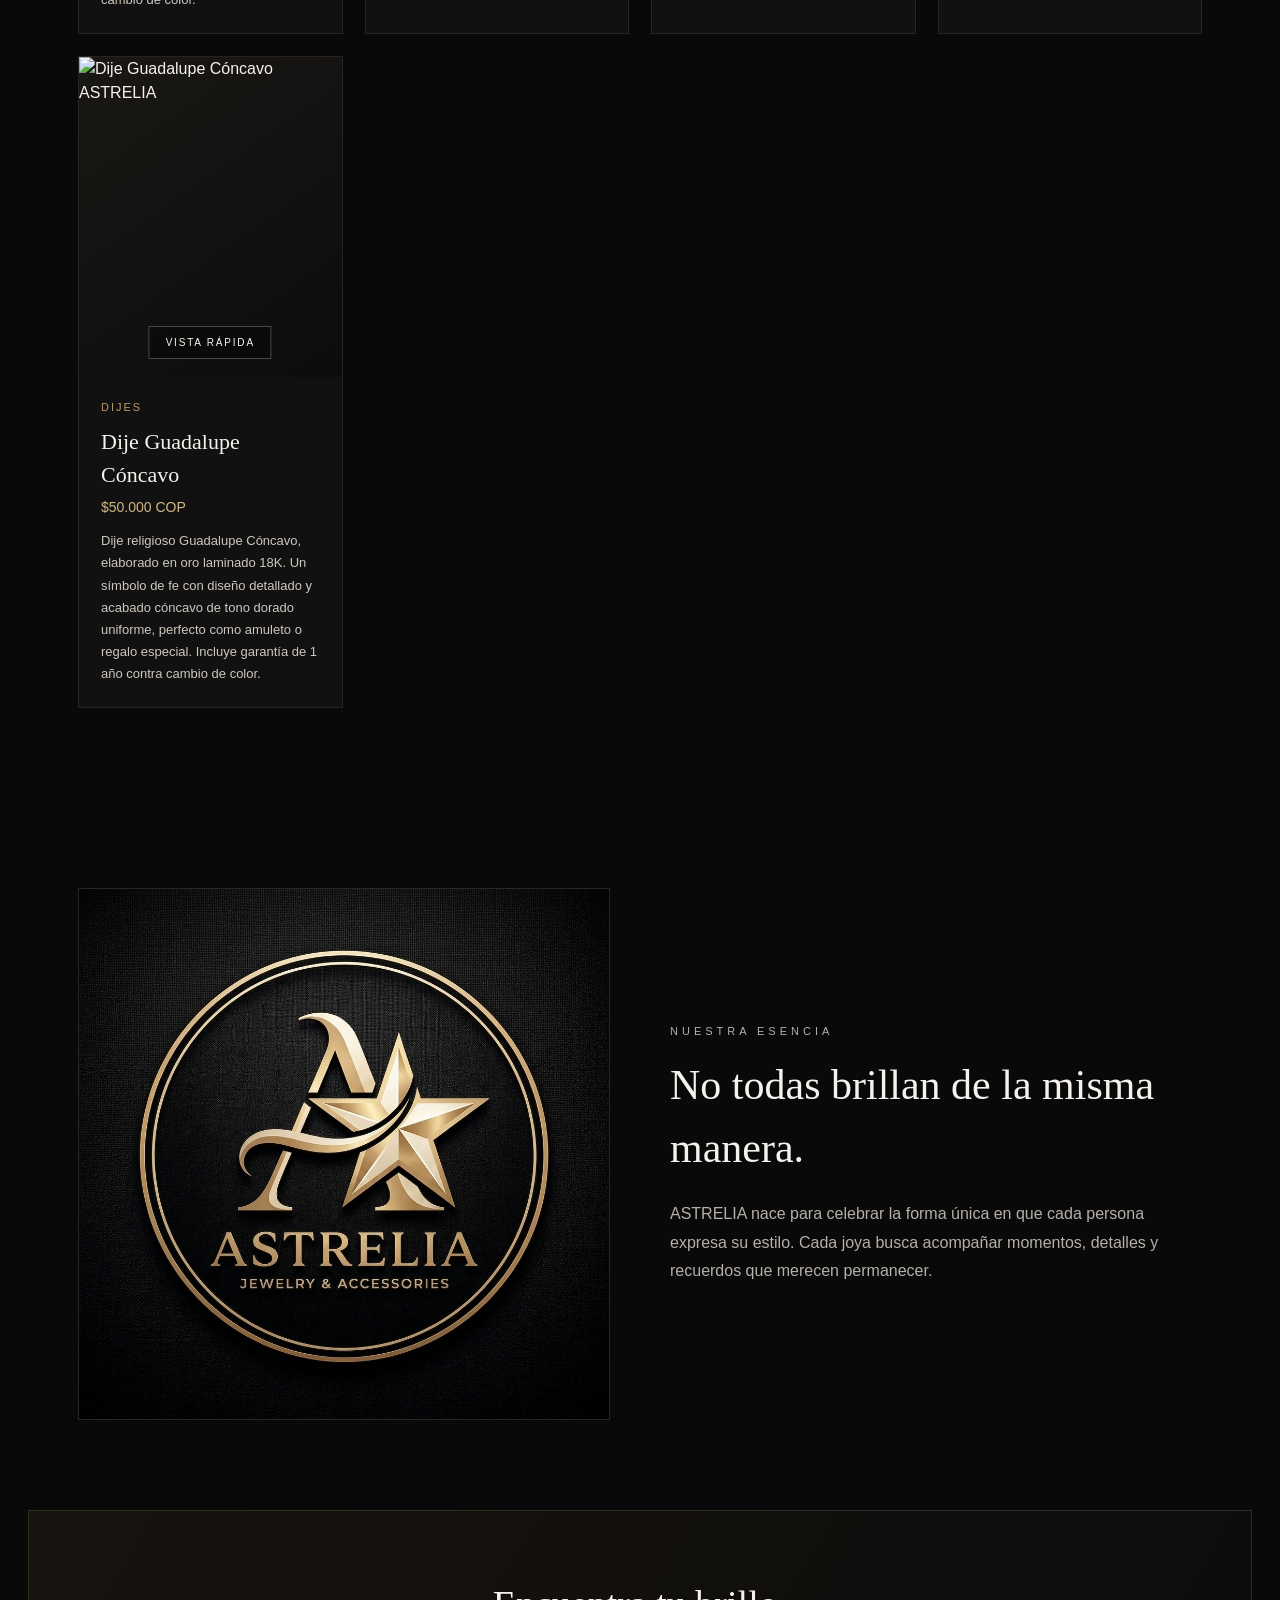
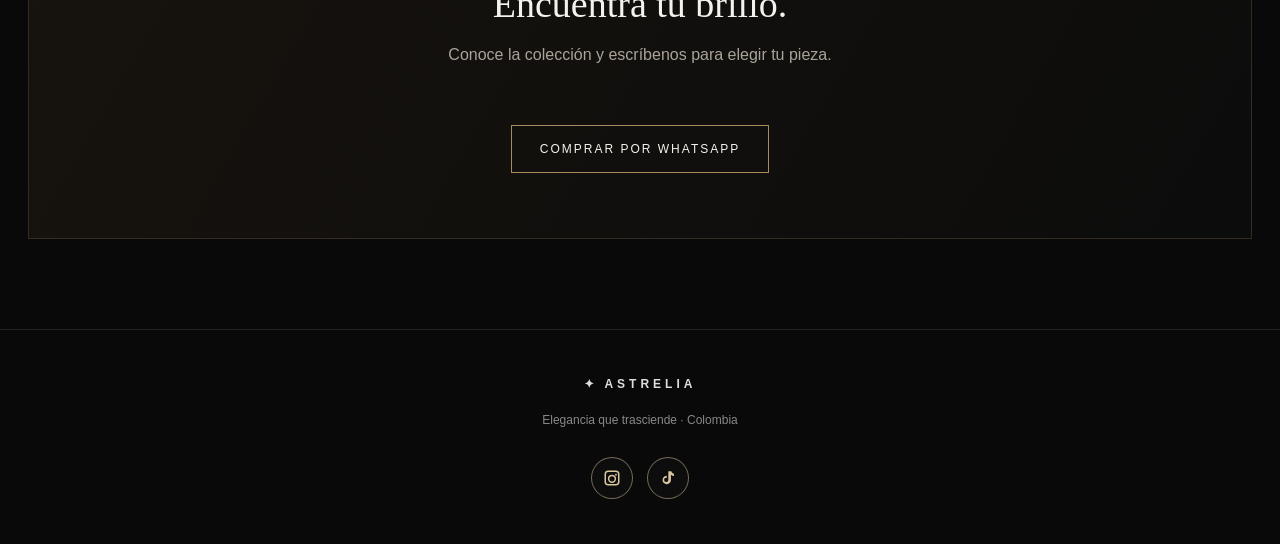
==== commit a426726a: "Update fmt.Println message from 'Hello' to 'Goodbye'" ====
--- a/index.html
+++ b/index.html
@@ -607,7 +607,7 @@
         <div class="product-info">
           <p class="product-category">Dijes</p>
           <h3>Dije Guadalupe Finita</h3>
-          <p class="product-price">$45.000 COP</p>
+          <p class="product-price">$50.000 COP</p>
           <p style="margin-top: 12px; color: #cfc7be; font-size: 13px; line-height: 1.7;">
             Dije religioso de la Virgen de Guadalupe Finita, elaborado en oro laminado 18K. Presenta un diseño delicado con acabado detallado y tono dorado uniforme, ideal para combinar con tu cadena favorita o entregar como un regalo especial. Incluye garantía de 1 año contra cambio de color.
           </p>
@@ -622,7 +622,7 @@
         <div class="product-info">
           <p class="product-category">Dijes</p>
           <h3>Dije Little Star</h3>
-          <p class="product-price">$45.000 COP</p>
+          <p class="product-price">$50.000 COP</p>
           <p style="margin-top: 12px; color: #cfc7be; font-size: 13px; line-height: 1.7;">
             Dije Little Star, elaborado en oro laminado 18K. Presenta un diseño sutil y brillante con tono dorado uniforme, ideal para personalizar tu cadena o regalar. Incluye garantía de 1 año contra cambio de color.
           </p>
@@ -637,7 +637,7 @@
         <div class="product-info">
           <p class="product-category">Dijes</p>
           <h3>Dije Little Love</h3>
-          <p class="product-price">$40.000 COP</p>
+          <p class="product-price">$47.000 COP</p>
           <p style="margin-top: 12px; color: #cfc7be; font-size: 13px; line-height: 1.7;">
             Dije Little Love, elaborado en oro laminado 18K. Destaca por su diseño delicado y romántico con tono dorado uniforme, perfecto para usar todos los días. Incluye garantía de 1 año contra cambio de color.
           </p>
@@ -652,7 +652,7 @@
         <div class="product-info">
           <p class="product-category">Dijes</p>
           <h3>Dije Clover Sol</h3>
-          <p class="product-price">$50.000 COP</p>
+          <p class="product-price">$58.000 COP</p>
           <p style="margin-top: 12px; color: #cfc7be; font-size: 13px; line-height: 1.7;">
             Dije Clover Sol, elaborado en oro laminado 18K. Combina un estilo moderno y radiante con un tono dorado uniforme, ideal para dar un toque especial a tu cadena. Incluye garantía de 1 año contra cambio de color.
           </p>
@@ -667,7 +667,7 @@
         <div class="product-info">
           <p class="product-category">Dijes</p>
           <h3>Dije Guadalupe Cóncavo</h3>
-          <p class="product-price">$45.000 COP</p>
+          <p class="product-price">$50.000 COP</p>
           <p style="margin-top: 12px; color: #cfc7be; font-size: 13px; line-height: 1.7;">
             Dije religioso Guadalupe Cóncavo, elaborado en oro laminado 18K. Un símbolo de fe con diseño detallado y acabado cóncavo de tono dorado uniforme, perfecto como amuleto o regalo especial. Incluye garantía de 1 año contra cambio de color.
           </p>
